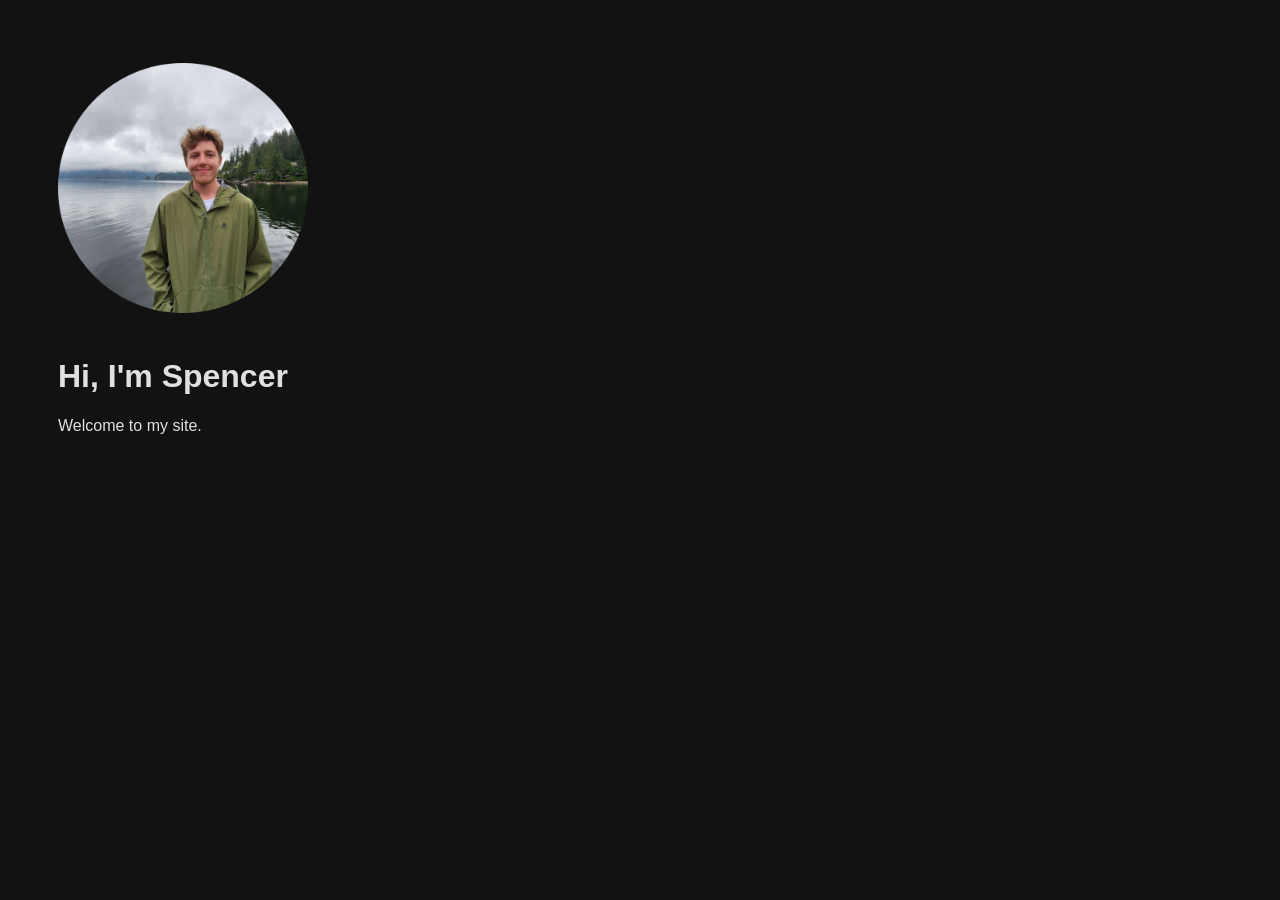
==== index.html @ 1223e16e "Update index.html" ====
<!DOCTYPE html>
<html>
<head>
  <title>SpencerKarau</title>
  <style>
    body {
      background-color: #121212;
      color: #e0e0e0;
      font-family: Arial, sans-serif;
      text-align: left;
      padding: 50px;
    }

    img {
      width: 250px;
      border-radius: 0%;
      margin-top: 5px;
      margin-bottom: 20px;
    }

    a {
      color: #8ab4f8;
    }
  </style>
</head>
<body>


 <img src="me.png" alt="My photo">
  
  <h1>Hi, I'm Spencer</h1>
  <p>Welcome to my site.</p>


</body>
</html>
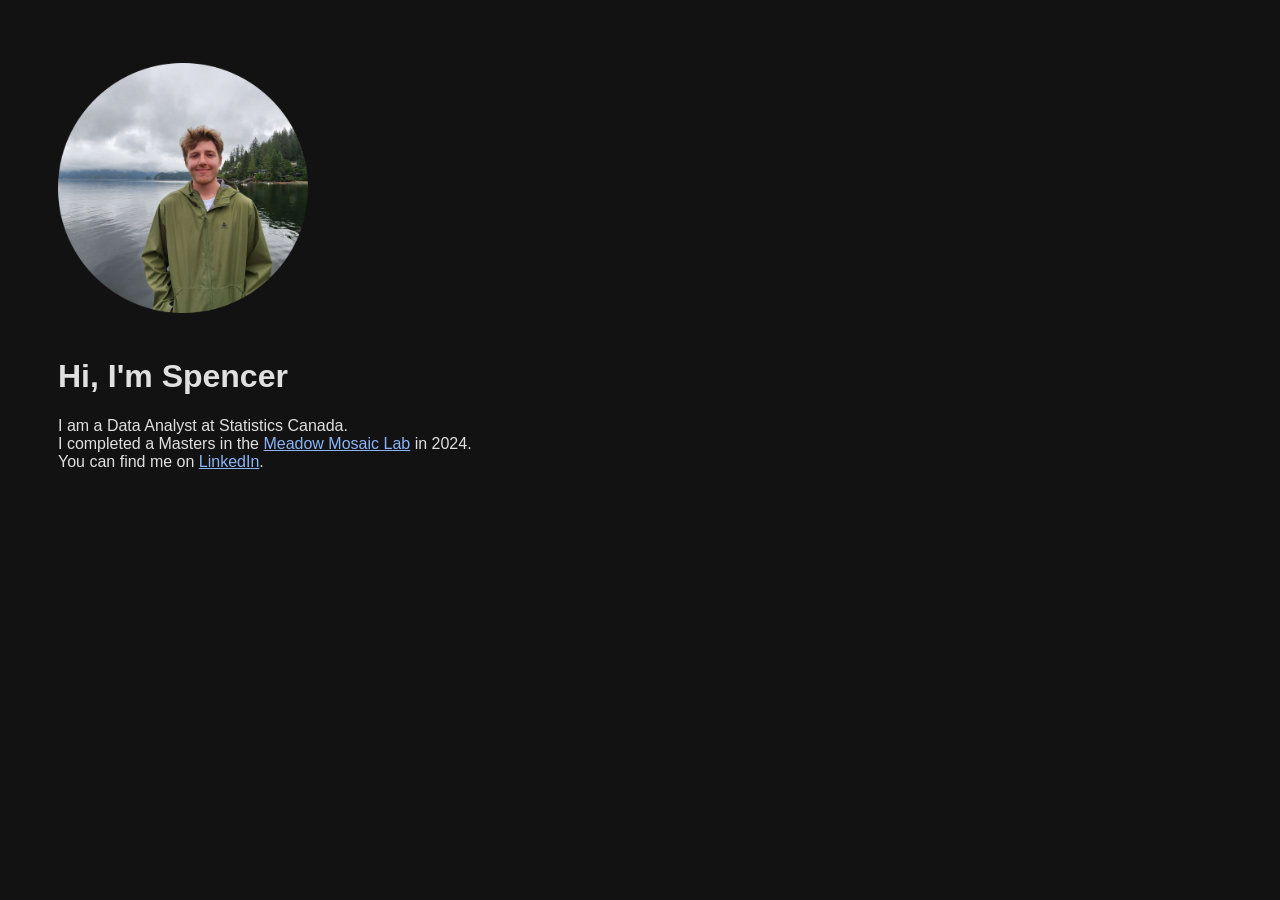
==== commit 64ab0d89: "Update index.html" ====
--- a/index.html
+++ b/index.html
@@ -29,7 +29,11 @@
  <img src="me.png" alt="My photo">
   
   <h1>Hi, I'm Spencer</h1>
-  <p>Welcome to my site.</p>
+  <p>
+    I am a Data Analyst at Statistics Canada. <br>
+    I completed a Masters in the <a href="https://www.themeadowmosaiclab.ca/">Meadow Mosaic Lab</a> in 2024. <br>
+    You can find me on <a href="https://www.linkedin.com/public-profile/settings/?lipi=urn%3Ali%3Apage%3Ad_flagship3_profile_self_edit_contact_info%3B6TPKZHz8TLWtV02mKY2o4Q%3D%3D/">LinkedIn</a>.
+  </p>
 
 
 </body>
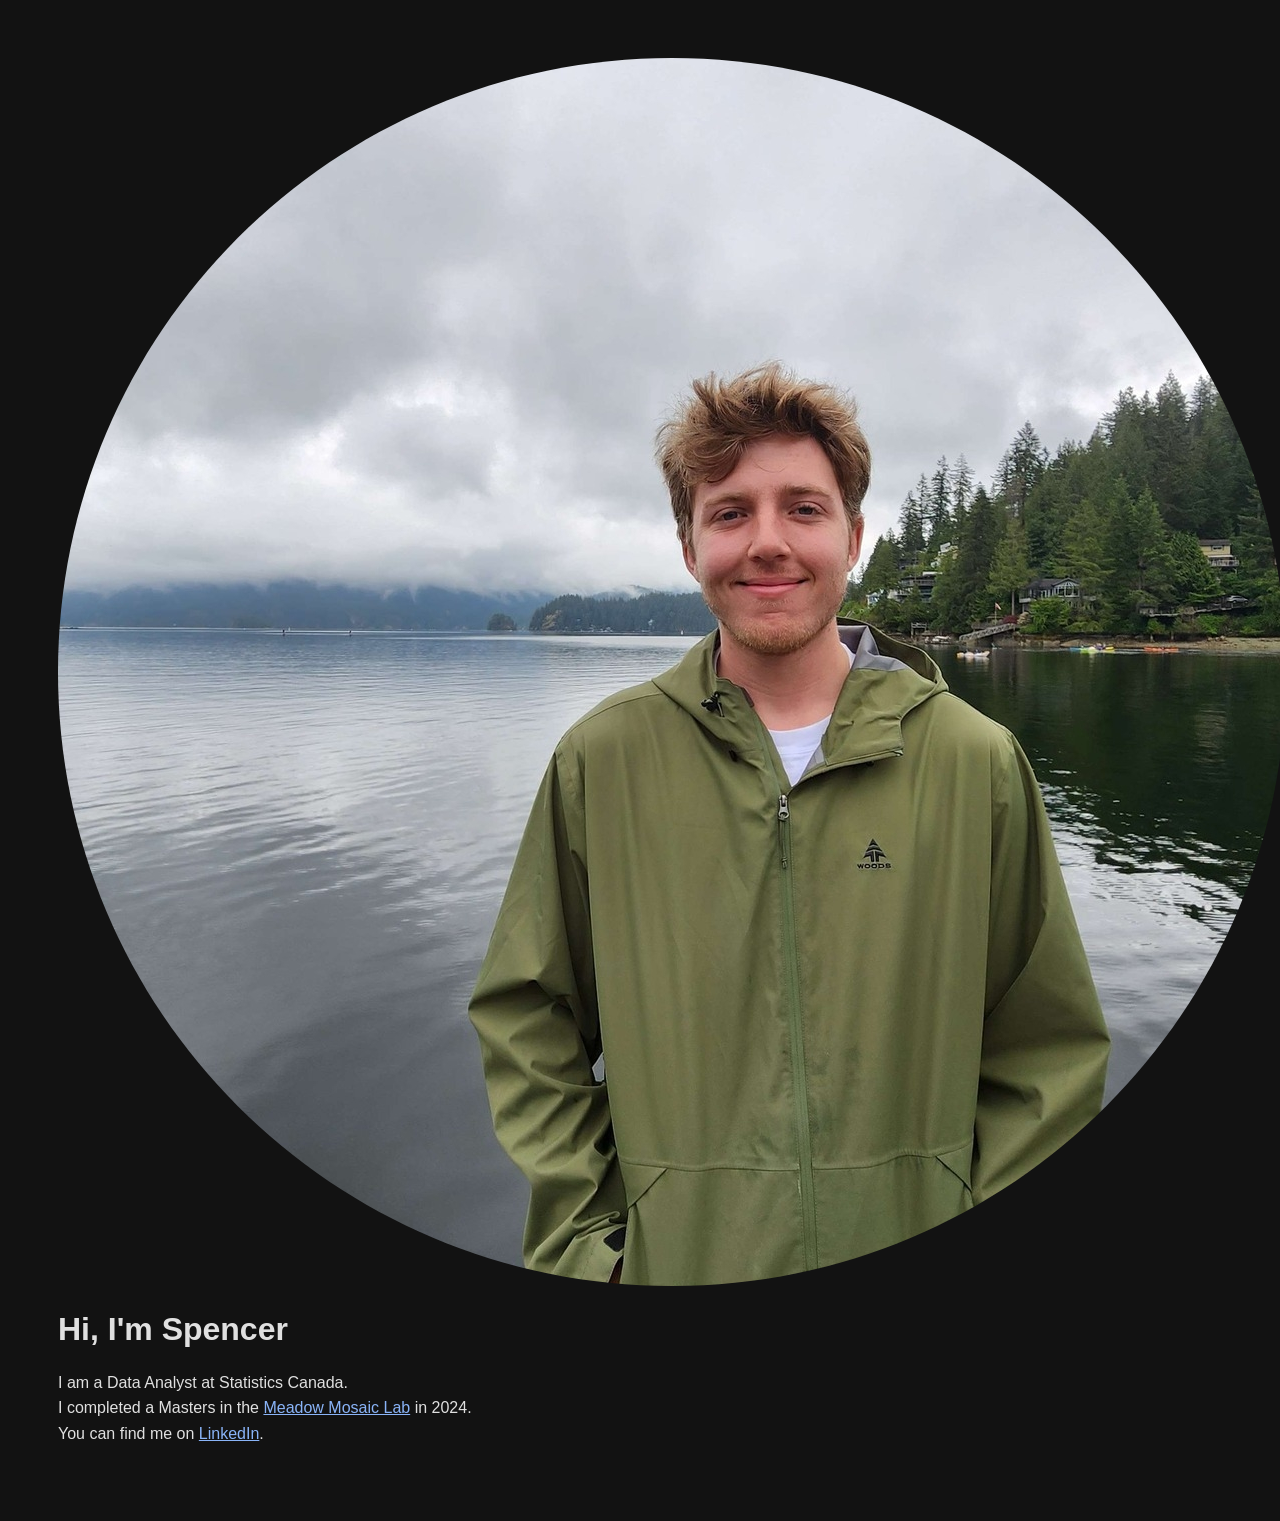
==== commit 34c7404d: "Update index.html" ====
--- a/index.html
+++ b/index.html
@@ -2,29 +2,9 @@
 <html>
 <head>
   <title>SpencerKarau</title>
-  <style>
-    body {
-      background-color: #121212;
-      color: #e0e0e0;
-      font-family: Arial, sans-serif;
-      text-align: left;
-      padding: 50px;
-    }
-
-    img {
-      width: 250px;
-      border-radius: 0%;
-      margin-top: 5px;
-      margin-bottom: 20px;
-    }
-
-    a {
-      color: #8ab4f8;
-    }
-  </style>
+  <link rel="stylesheet" href="style.css">
 </head>
 <body>
-
 
  <img src="me.png" alt="My photo">
   
@@ -35,6 +15,5 @@
     You can find me on <a href="https://www.linkedin.com/public-profile/settings/?lipi=urn%3Ali%3Apage%3Ad_flagship3_profile_self_edit_contact_info%3B6TPKZHz8TLWtV02mKY2o4Q%3D%3D/">LinkedIn</a>.
   </p>
 
-
 </body>
 </html>
--- a/style.css
+++ b/style.css
@@ -0,0 +1,17 @@
+body {
+  background-color: #121212;
+  color: #e0e0e0;
+  font-family: Arial, sans-serif;
+  text-align: left;
+  padding: 50px;
+}
+
+
+a {
+  color: #8ab4f8;
+}
+
+p {
+  line-height: 1.6;
+  margin-bottom: 16px;
+}
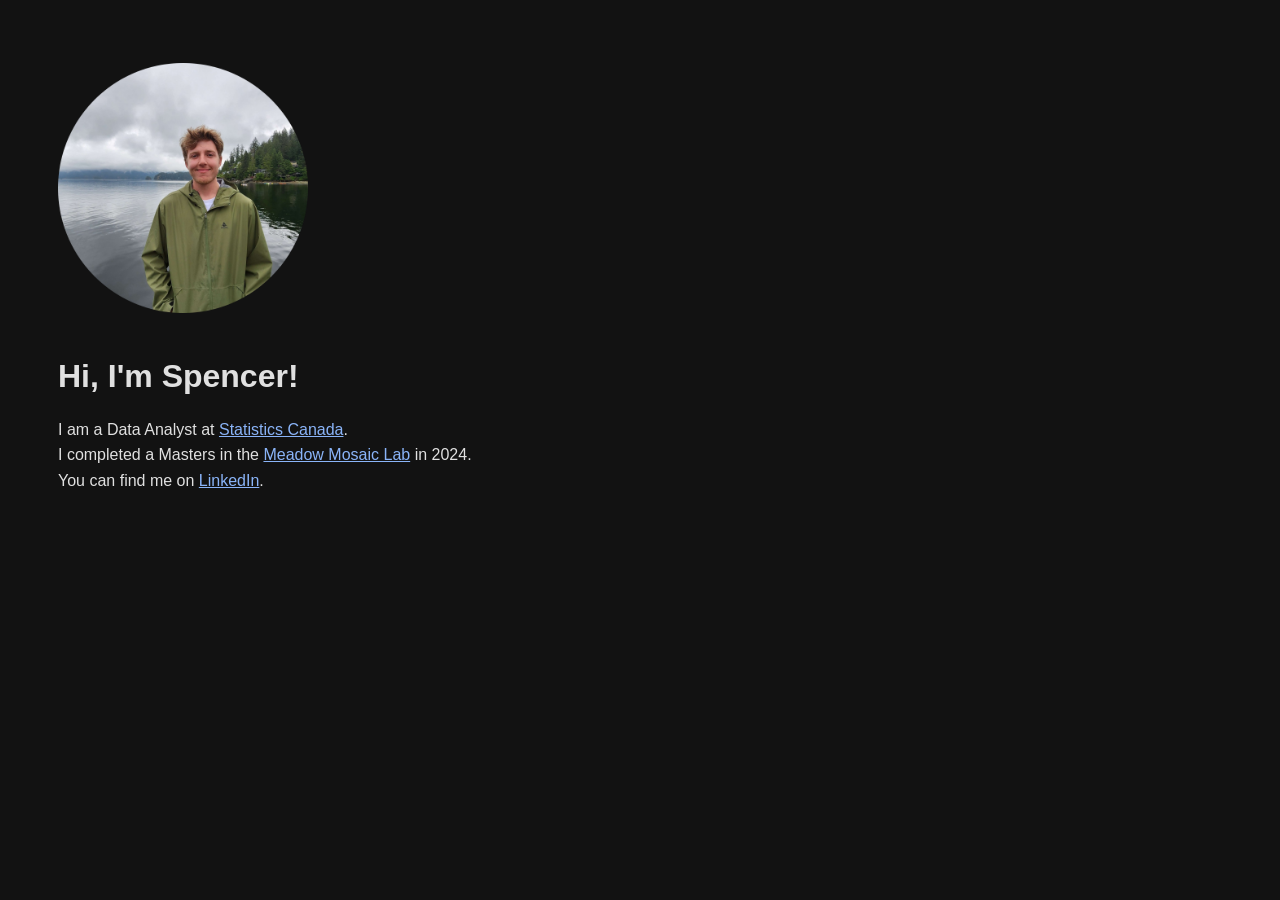
==== commit cc7a0450: "Update index.html" ====
--- a/index.html
+++ b/index.html
@@ -8,9 +8,9 @@
 
  <img src="me.png" alt="My photo">
   
-  <h1>Hi, I'm Spencer</h1>
+  <h1>Hi, I'm Spencer!</h1>
   <p>
-    I am a Data Analyst at Statistics Canada. <br>
+    I am a Data Analyst at <a href="https://www.statcan.gc.ca/en/start/">Statistics Canada</a>. <br>
     I completed a Masters in the <a href="https://www.themeadowmosaiclab.ca/">Meadow Mosaic Lab</a> in 2024. <br>
     You can find me on <a href="https://www.linkedin.com/public-profile/settings/?lipi=urn%3Ali%3Apage%3Ad_flagship3_profile_self_edit_contact_info%3B6TPKZHz8TLWtV02mKY2o4Q%3D%3D/">LinkedIn</a>.
   </p>
--- a/style.css
+++ b/style.css
@@ -6,6 +6,12 @@
   padding: 50px;
 }
 
+img {
+  width: 250px;
+  border-radius: 0%;
+  margin-top: 5px;
+  margin-bottom: 20px;
+}
 
 a {
   color: #8ab4f8;
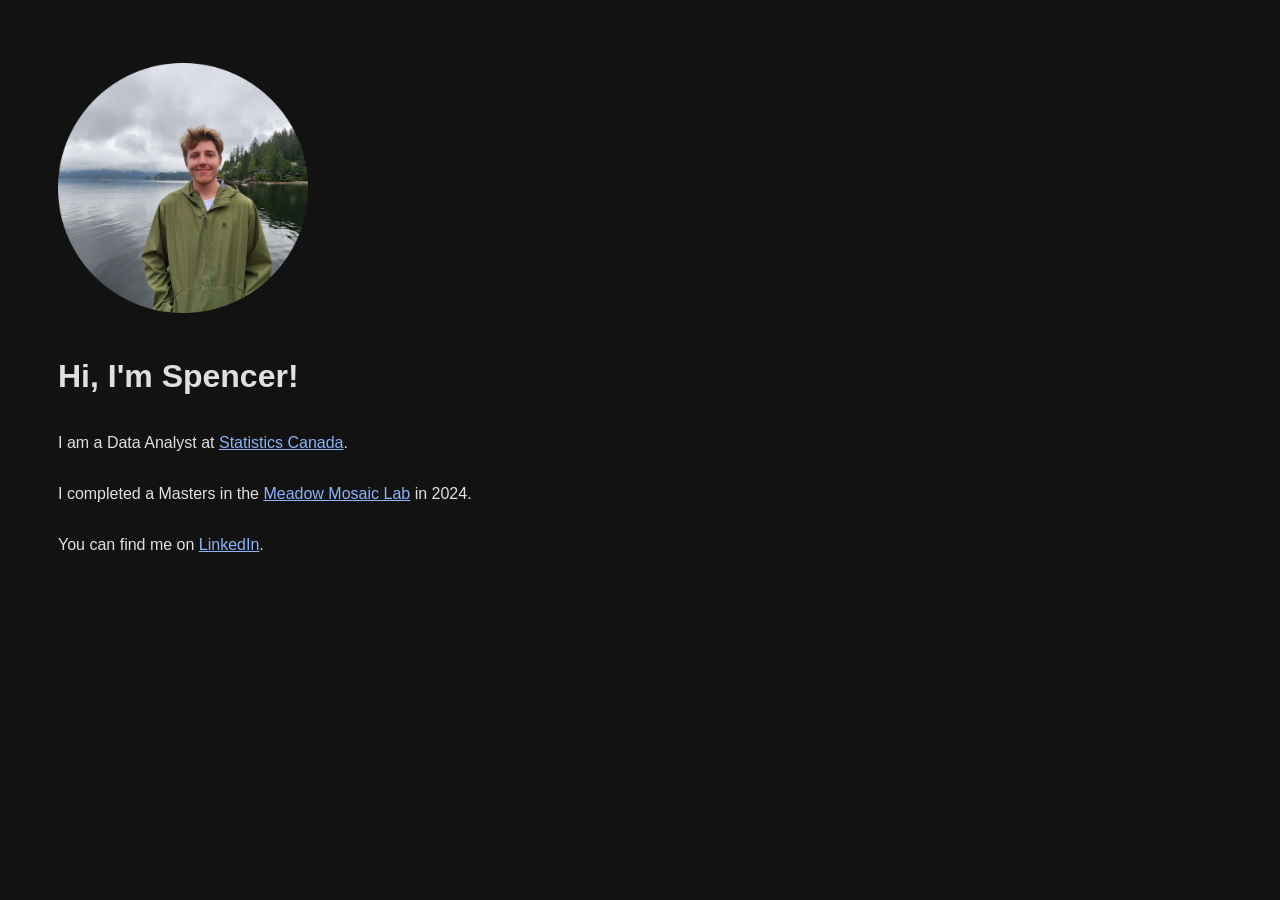
==== commit ef6e7a4e: "Update index.html" ====
--- a/index.html
+++ b/index.html
@@ -3,6 +3,7 @@
 <head>
   <title>SpencerKarau</title>
   <link rel="stylesheet" href="style.css">
+  <link rel="icon" type="image/png" href="favicon.png">
 </head>
 <body>
 
--- a/style.css
+++ b/style.css
@@ -18,6 +18,6 @@
 }
 
 p {
-  line-height: 1.6;
+  line-height: 3.2;
   margin-bottom: 16px;
 }
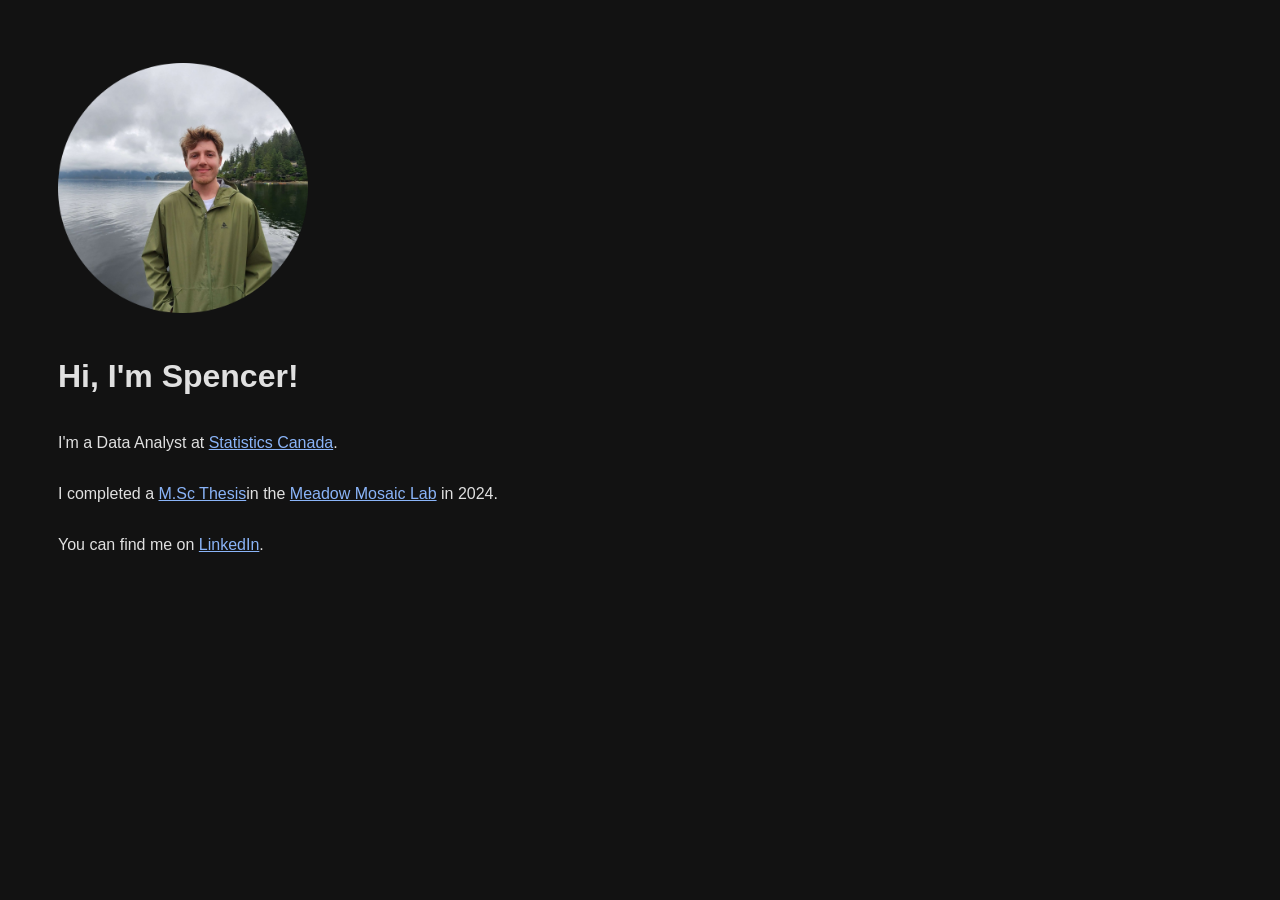
==== commit 25614344: "Update index.html" ====
--- a/index.html
+++ b/index.html
@@ -1,7 +1,7 @@
 <!DOCTYPE html>
 <html>
 <head>
-  <title>SpencerKarau</title>
+  <title>Spencer Karau</title>
   <link rel="stylesheet" href="style.css">
   <link rel="icon" type="image/png" href="favicon.png">
 </head>
@@ -11,8 +11,8 @@
   
   <h1>Hi, I'm Spencer!</h1>
   <p>
-    I am a Data Analyst at <a href="https://www.statcan.gc.ca/en/start/">Statistics Canada</a>. <br>
-    I completed a Masters in the <a href="https://www.themeadowmosaiclab.ca/">Meadow Mosaic Lab</a> in 2024. <br>
+    I'm a Data Analyst at <a href="https://www.statcan.gc.ca/en/start/">Statistics Canada</a>. <br>
+    I completed a <a href="https://ruor.uottawa.ca/bitstreams/dc75958a-8a19-49c3-8a9b-f98554894e56/download">M.Sc Thesis</a>in the <a href="https://www.themeadowmosaiclab.ca/">Meadow Mosaic Lab</a> in 2024. <br>
     You can find me on <a href="https://www.linkedin.com/public-profile/settings/?lipi=urn%3Ali%3Apage%3Ad_flagship3_profile_self_edit_contact_info%3B6TPKZHz8TLWtV02mKY2o4Q%3D%3D/">LinkedIn</a>.
   </p>
 
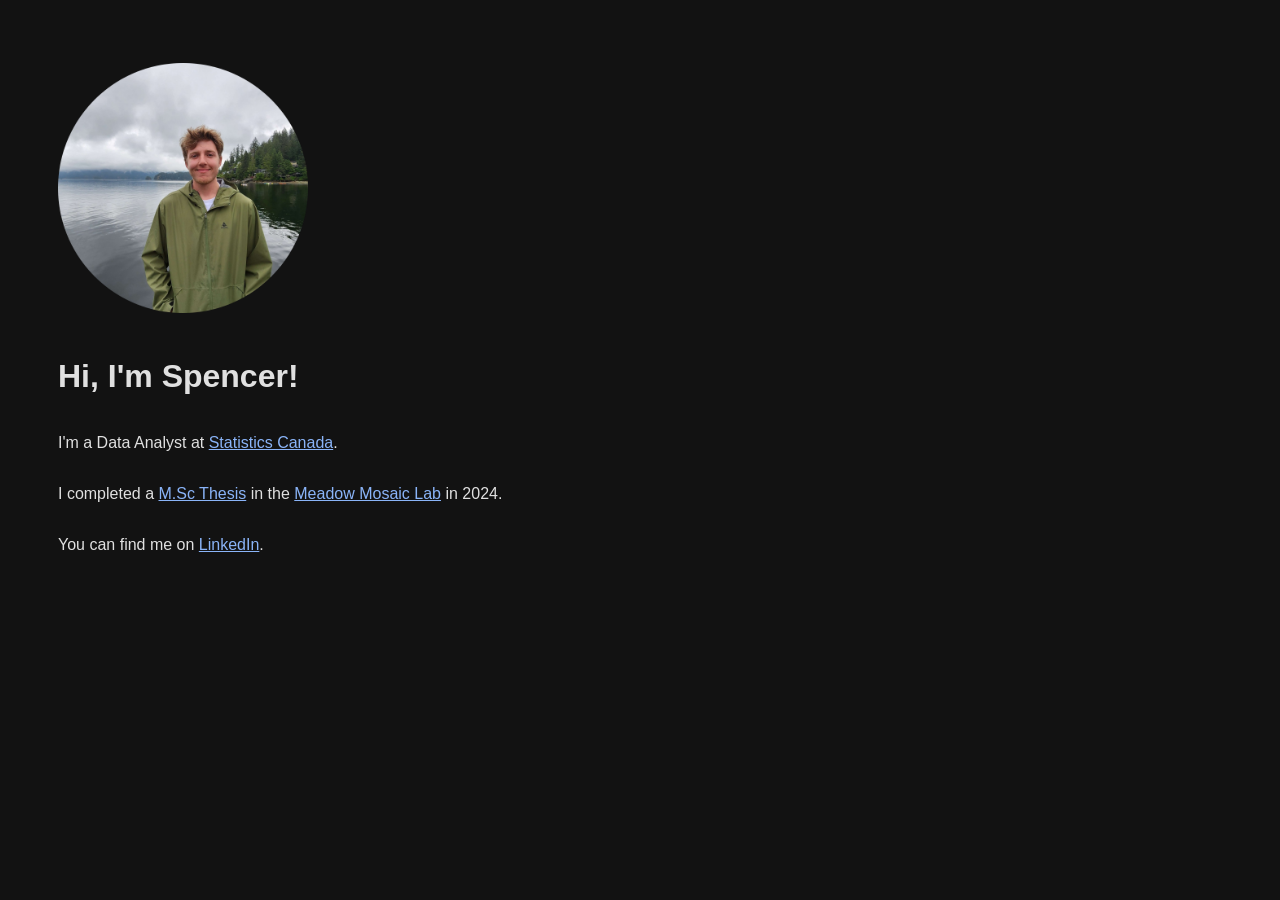
==== commit a151d39e: "Update index.html" ====
--- a/index.html
+++ b/index.html
@@ -12,7 +12,7 @@
   <h1>Hi, I'm Spencer!</h1>
   <p>
     I'm a Data Analyst at <a href="https://www.statcan.gc.ca/en/start/">Statistics Canada</a>. <br>
-    I completed a <a href="https://ruor.uottawa.ca/bitstreams/dc75958a-8a19-49c3-8a9b-f98554894e56/download">M.Sc Thesis</a>in the <a href="https://www.themeadowmosaiclab.ca/">Meadow Mosaic Lab</a> in 2024. <br>
+    I completed a <a href="https://ruor.uottawa.ca/bitstreams/dc75958a-8a19-49c3-8a9b-f98554894e56/download">M.Sc Thesis</a> in the <a href="https://www.themeadowmosaiclab.ca/">Meadow Mosaic Lab</a> in 2024. <br>
     You can find me on <a href="https://www.linkedin.com/public-profile/settings/?lipi=urn%3Ali%3Apage%3Ad_flagship3_profile_self_edit_contact_info%3B6TPKZHz8TLWtV02mKY2o4Q%3D%3D/">LinkedIn</a>.
   </p>
 
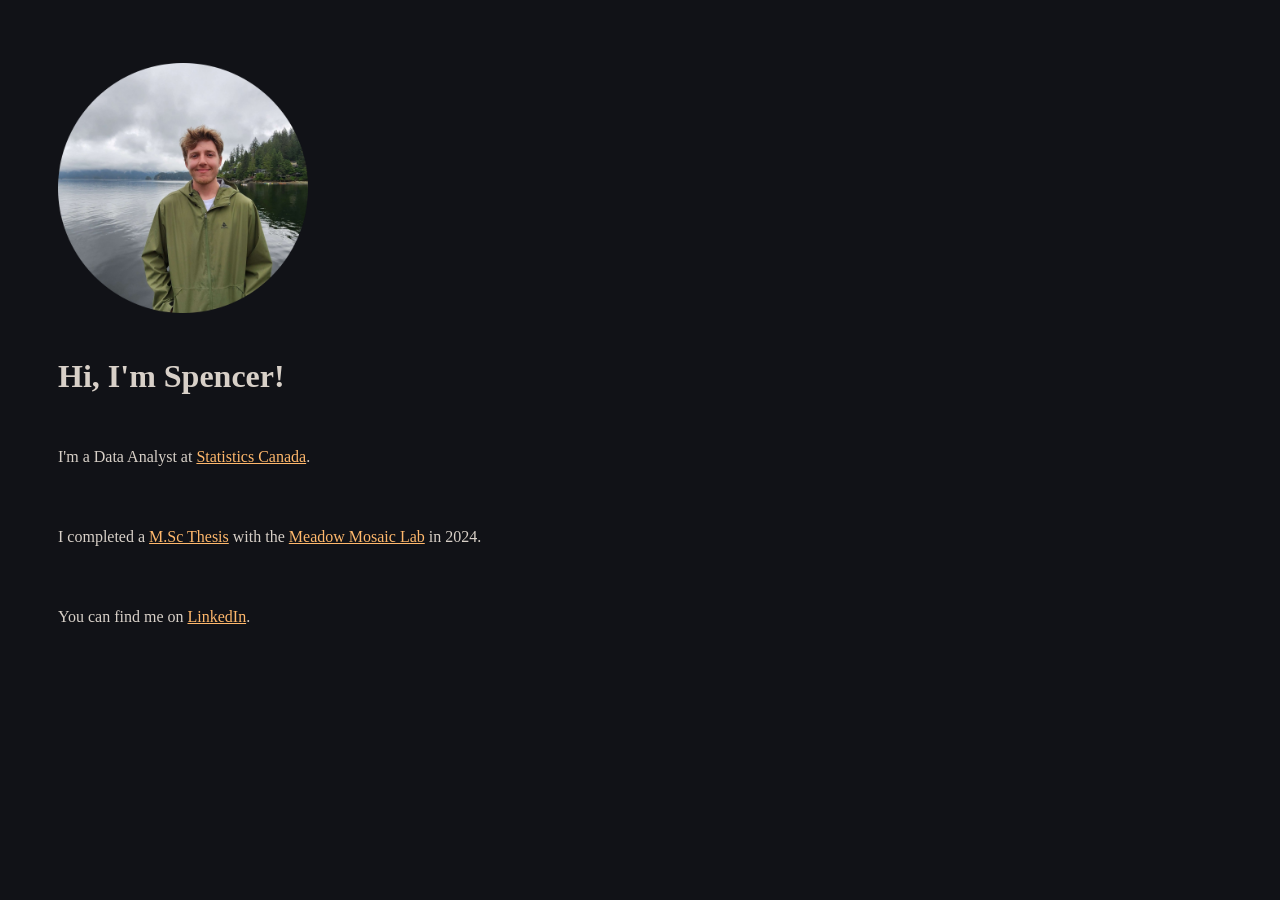
==== commit 27e6a3ca: "Update index.html" ====
--- a/index.html
+++ b/index.html
@@ -12,7 +12,7 @@
   <h1>Hi, I'm Spencer!</h1>
   <p>
     I'm a Data Analyst at <a href="https://www.statcan.gc.ca/en/start/">Statistics Canada</a>. <br>
-    I completed a <a href="https://ruor.uottawa.ca/bitstreams/dc75958a-8a19-49c3-8a9b-f98554894e56/download">M.Sc Thesis</a> in the <a href="https://www.themeadowmosaiclab.ca/">Meadow Mosaic Lab</a> in 2024. <br>
+    I completed a <a href="https://ruor.uottawa.ca/bitstreams/dc75958a-8a19-49c3-8a9b-f98554894e56/download">M.Sc Thesis</a> with the <a href="https://www.themeadowmosaiclab.ca/">Meadow Mosaic Lab</a> in 2024. <br>
     You can find me on <a href="https://www.linkedin.com/public-profile/settings/?lipi=urn%3Ali%3Apage%3Ad_flagship3_profile_self_edit_contact_info%3B6TPKZHz8TLWtV02mKY2o4Q%3D%3D/">LinkedIn</a>.
   </p>
 
--- a/style.css
+++ b/style.css
@@ -1,7 +1,7 @@
 body {
-  background-color: #121212;
-  color: #e0e0e0;
-  font-family: Arial, sans-serif;
+  background-color: #111217;
+  color: #d8d0c8;
+  font-family: Georgia, sans serif;
   text-align: left;
   padding: 50px;
 }
@@ -14,10 +14,10 @@
 }
 
 a {
-  color: #8ab4f8;
+  color: #ffb86c;
 }
 
 p {
-  line-height: 3.2;
+  line-height: 5.0;
   margin-bottom: 16px;
 }
